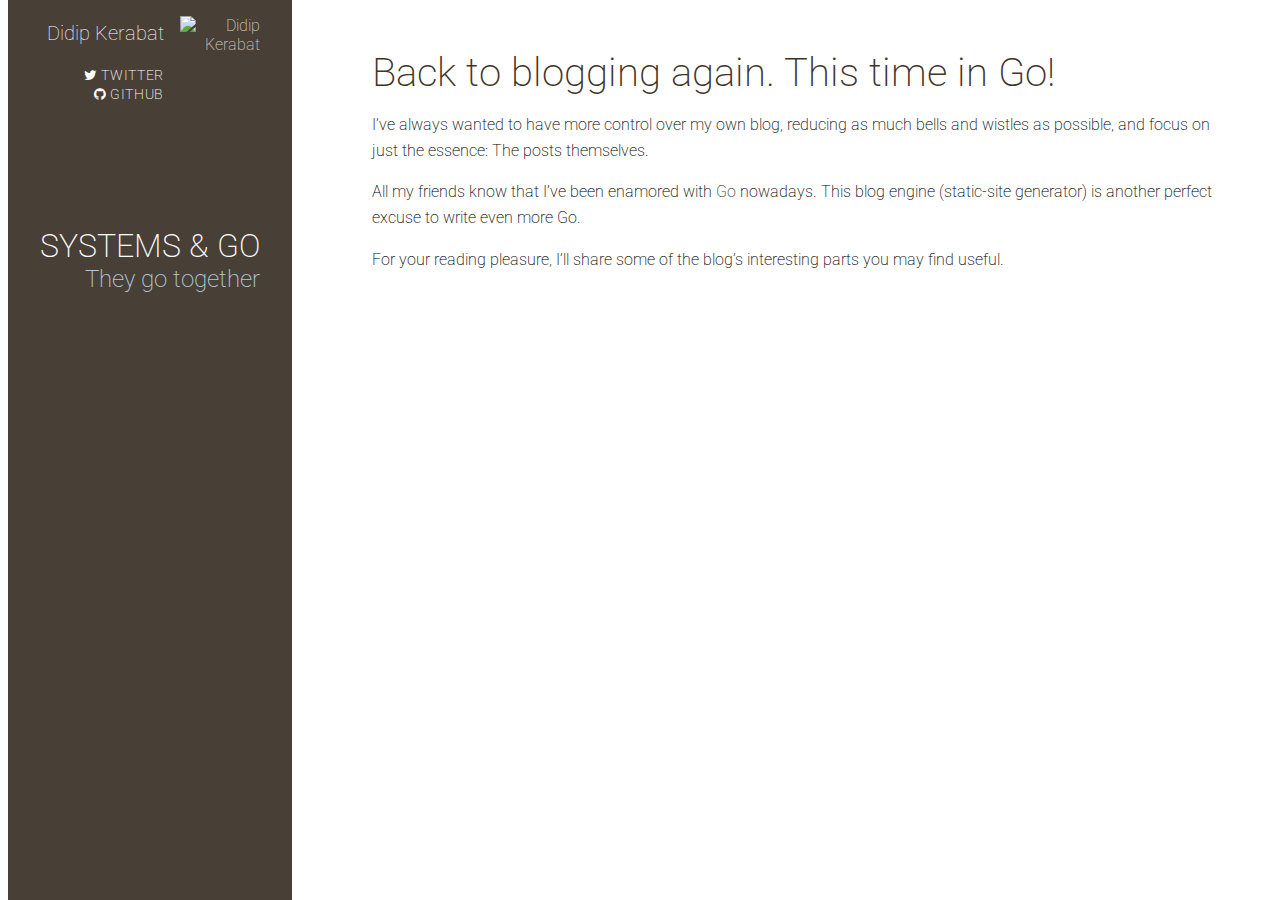
==== index.html @ 5918bba8 "First real post!" ====
<!DOCTYPE html>
<html>
<head>
    <meta charset=utf-8 />
    <meta name="viewport" content="width=device-width, initial-scale=1.0">

    <title>Systems & Go</title>

    <link rel="stylesheet" href="//yui.yahooapis.com/pure/0.5.0/pure-min.css">
    <link rel="stylesheet" href="//yui.yahooapis.com/pure/0.5.0/grids-responsive-min.css">
    <link rel="stylesheet" href="//cdnjs.cloudflare.com/ajax/libs/font-awesome/4.3.0/css/font-awesome.min.css">
    <link rel="stylesheet" href="//fonts.googleapis.com/css?family=Roboto:400,500" type="text/css">
    <link rel="stylesheet" href="/css/prism.css">
    <link rel="stylesheet" href="/css/layouts/blog.css">

    <script src="/js/prism.js"></script>
    <!--[if IE]>
    <script src="//html5shiv.googlecode.com/svn/trunk/html5.js"></script>
    <![endif]-->
</head>

<body>

<div id="layout" class="pure-g">
    <div class="sidebar pure-u-1 pure-u-md-1-4">
        <div class="self">
            <img src="https://pbs.twimg.com/profile_images/519365815116627968/4Ob_nn_o_400x400.jpeg" alt="Didip Kerabat">

            <div class="self-info">
                <h3 class="fullname">Didip Kerabat</h3>

                <nav class="nav">
                    <ul class="nav-list">
                        <li class="nav-item">
                            <a href="//twitter.com/didip"><i class="fa fa-twitter"></i> Twitter</a>
                        </li>
                        <li class="nav-item">
                            <a href="//github.com/didip"><i class="fa fa-github"></i> GitHub</a>
                        </li>
                    </ul>
                </nav>
            </div>
        </div>

        <div class="header">
            <h1 class="brand-title"><a href="/">Systems & Go</a></h1>
            <h2 class="brand-tagline">They go together</h2>
        </div>
    </div>

    <div class="content pure-u-1 pure-u-md-3-4">
        <!-- A wrapper for all the blog posts -->
        <div class="posts">
            <section class="post">
                <p><a href="/posts/1424762251437171629-back-to-blogging.html"><h2>Back to blogging again. This time in Go!</h2></a></p>

<p>I&rsquo;ve always wanted to have more control over my own blog, reducing as much bells and wistles as possible, and focus on just the essence: The posts themselves.</p>

<p>All my friends know that I&rsquo;ve been enamored with <a href="https://golang.org/">Go</a> nowadays. This blog engine (static-site generator) is another perfect excuse to write even more Go.</p>

<p>For your reading pleasure, I&rsquo;ll share some of the blog&rsquo;s interesting parts you may find useful.</p>

            </section>
        </div>
    </div>
</div>
</body>
</html>
---- css/prism.css ----
/* http://prismjs.com/download.html?themes=prism-twilight&languages=clike+javascript+php+bash+c+python+ruby+csharp+go+swift */
/**
 * prism.js Twilight theme
 * Based (more or less) on the Twilight theme originally of Textmate fame.
 * @author Remy Bach
 */
code[class*="language-"],
pre[class*="language-"] {
    color: white;
    direction: ltr;
    font-family: Consolas, Monaco, 'Andale Mono', monospace;
    text-align: left;
    text-shadow: 0 -.1em .2em black;
    white-space: pre;
    word-spacing: normal;
    word-break: normal;
    line-height: 1.5;

    -moz-tab-size: 4;
    -o-tab-size: 4;
    tab-size: 4;

    -webkit-hyphens: none;
    -moz-hyphens: none;
    -ms-hyphens: none;
    hyphens: none;
}

pre[class*="language-"],
:not(pre) > code[class*="language-"] {
    background: hsl(0, 0%, 8%); /* #141414 */
}

/* Code blocks */
pre[class*="language-"] {
    border-radius: .5em;
    border: .3em solid hsl(0, 0%, 33%); /* #282A2B */
    box-shadow: 1px 1px .5em black inset;
    margin: .5em 0;
    overflow: auto;
    padding: 1em;
}

pre[class*="language-"]::selection {
    /* Safari */
    background: hsl(200, 4%, 16%); /* #282A2B */
}

pre[class*="language-"]::selection {
    /* Firefox */
    background: hsl(200, 4%, 16%); /* #282A2B */
}

/* Text Selection colour */
pre[class*="language-"]::-moz-selection, pre[class*="language-"] ::-moz-selection,
code[class*="language-"]::-moz-selection, code[class*="language-"] ::-moz-selection {
    text-shadow: none;
    background: hsla(0, 0%, 93%, 0.15); /* #EDEDED */
}

pre[class*="language-"]::selection, pre[class*="language-"] ::selection,
code[class*="language-"]::selection, code[class*="language-"] ::selection {
    text-shadow: none;
    background: hsla(0, 0%, 93%, 0.15); /* #EDEDED */
}

/* Inline code */
:not(pre) > code[class*="language-"] {
    border-radius: .3em;
    border: .13em solid hsl(0, 0%, 33%); /* #545454 */
    box-shadow: 1px 1px .3em -.1em black inset;
    padding: .15em .2em .05em;
}

.token.comment,
.token.prolog,
.token.doctype,
.token.cdata {
    color: hsl(0, 0%, 47%); /* #777777 */
}

.token.punctuation {
    opacity: .7;
}

.namespace {
    opacity: .7;
}

.token.tag,
.token.boolean,
.token.number,
.token.deleted {
    color: hsl(14, 58%, 55%); /* #CF6A4C */
}

.token.keyword,
.token.property,
.token.selector,
.token.constant,
.token.symbol,
.token.builtin {
    color: hsl(53, 89%, 79%); /* #F9EE98 */
}

.token.attr-name,
.token.attr-value,
.token.string,
.token.char,
.token.operator,
.token.entity,
.token.url,
.language-css .token.string,
.style .token.string,
.token.variable,
.token.inserted {
    color: hsl(76, 21%, 52%); /* #8F9D6A */
}

.token.atrule {
    color: hsl(218, 22%, 55%); /* #7587A6 */
}

.token.regex,
.token.important {
    color: hsl(42, 75%, 65%); /* #E9C062 */
}

.token.important {
    font-weight: bold;
}

.token.entity {
    cursor: help;
}

pre[data-line] {
    padding: 1em 0 1em 3em;
    position: relative;
}

/* Markup */
.language-markup .token.tag,
.language-markup .token.attr-name,
.language-markup .token.punctuation {
    color: hsl(33, 33%, 52%); /* #AC885B */
}

/* Make the tokens sit above the line highlight so the colours don't look faded. */
.token {
    position: relative;
    z-index: 1;
}

.line-highlight {
    background: -moz-linear-gradient(left, hsla(0, 0%, 33%, .1) 70%, hsla(0, 0%, 33%, 0)); /* #545454 */
    background: -o-linear-gradient(left, hsla(0, 0%, 33%, .1) 70%, hsla(0, 0%, 33%, 0)); /* #545454 */
    background: -webkit-linear-gradient(left, hsla(0, 0%, 33%, .1) 70%, hsla(0, 0%, 33%, 0)); /* #545454 */
    background: hsla(0, 0%, 33%, 0.25); /* #545454 */
    background: linear-gradient(left, hsla(0, 0%, 33%, .1) 70%, hsla(0, 0%, 33%, 0)); /* #545454 */
    border-bottom: 1px dashed hsl(0, 0%, 33%); /* #545454 */
    border-top: 1px dashed hsl(0, 0%, 33%); /* #545454 */
    left: 0;
    line-height: inherit;
    margin-top: 0.75em; /* Same as .prism’s padding-top */
    padding: inherit 0;
    pointer-events: none;
    position: absolute;
    right: 0;
    white-space: pre;
    z-index: 0;
}

.line-highlight:before,
.line-highlight[data-end]:after {
    background-color: hsl(215, 15%, 59%); /* #8794A6 */
    border-radius: 999px;
    box-shadow: 0 1px white;
    color: hsl(24, 20%, 95%); /* #F5F2F0 */
    content: attr(data-start);
    font: bold 65%/1.5 sans-serif;
    left: .6em;
    min-width: 1em;
    padding: 0 .5em;
    position: absolute;
    text-align: center;
    text-shadow: none;
    top: .4em;
    vertical-align: .3em;
}

.line-highlight[data-end]:after {
    bottom: .4em;
    content: attr(data-end);
    top: auto;
}
---- css/layouts/blog.css ----
/* Palette: http://paletton.com/#uid=10y0u0k6ifD3wqo53kK7m91fx82 */

* {
    -webkit-box-sizing: border-box;
    -moz-box-sizing: border-box;
    box-sizing: border-box;
}

body {
    font-family: 'Roboto', sans-serif;
    font-weight: 200;
}

a {
    text-decoration: none;
    color: #403428;
}
a:hover,
a:focus {
    text-decoration: underline;
}

h1, h2, h3 {
    color: #403428;
    font-weight: 200;
    margin-bottom: 0;
}
h1 > a {
    color: #fff;
}
h2 {
    font-size: 40px;
}
h3 {
    font-size: 28px;
    font-weight: 100;
}

p, pre {
    line-height: 1.6;
    margin: 1em 0 0;
}

/* LAYOUT CSS */
.pure-img-responsive {
    max-width: 100%;
    height: auto;
}

#layout {
    padding: 0;
}

.header {
    text-align: center;
    top: auto;
    margin: 3em auto;
}

.sidebar {
    background: #483f37;
    color: #d2c6bb;
}

.self {
    margin: 1em auto;
}
.self > img, .self-info {
    float: right;
}
.self > img {
    width: 80px;
    height: 80px;
}
.self h3 {
    font-size: 20px;
}
.self-info {
    margin-right: 1em;
}
.fullname {
    color: #fff;
    margin: 5px 0 1em;
}
.nav-list {
    margin: 0;
    padding: 0;
    list-style: none;
}
.nav-item {
    display: block;
    zoom: 1;
    margin-left: 5px;
}
.nav-item a {
    background: transparent;
    color: #fff;
    margin-top: 1em;
    letter-spacing: 0.05em;
    text-transform: uppercase;
    font-size: 85%;
}
.nav-item a:hover,
.nav-item a:focus {
    text-decoration: none;
}

.brand-title,
.brand-tagline {
    margin: 0;
}
.brand-title {
    text-transform: uppercase;
}
.brand-tagline {
    font-size: 24px;
    font-weight: 200;
    color: rgb(176, 202, 219);
}

.content-subhead {
    text-transform: uppercase;
    color: #aaa;
    border-bottom: 1px solid #eee;
    padding: 0.4em 0;
    font-size: 80%;
    font-weight: 500;
    letter-spacing: 0.1em;
}

.content {
    padding: 0.5em 1em 0;
}

.post {
    padding-bottom: 2em;
}
.post-title {
    font-size: 2em;
    color: #222;
    margin-bottom: 0.2em;
}
.post-description {
    color: #444;
    line-height: 1.8em;
}

.post-images {
    margin: 1em 0;
}
.post-image-meta {
    margin-top: -3.5em;
    margin-left: 1em;
    color: #fff;
    text-shadow: 0 1px 1px #333;
}

.footer {
    text-align: center;
    padding: 1em 0;
}
.footer a {
    color: #ccc;
    font-size: 80%;
}
.footer .pure-menu a:hover,
.footer .pure-menu a:focus {
    background: none;
}

@media (min-width: 48em) {
    .content {
        padding: 0.5em 3em 0;
        margin-left: 25%;
    }

    .header {
        margin: 80% 2em 0;
        text-align: right;
    }
    .self {
        margin: 1em 2em 0;
        text-align: right;
    }

    .sidebar {
        position: fixed;
        top: 0;
        bottom: 0;
    }
}

@media (max-width: 800px) {
    .self {
        display: none;
    }
}

@media (max-width: 1120px) {
    .self > img {
        display: none;
    }
    .self-info {
        margin: 0;
    }
}

@media (max-width: 1250px) {
    .brand-title {
        font-size: 24px;
        font-weight: 200;
    }
    .brand-tagline {
        font-size: 20px;
    }
}
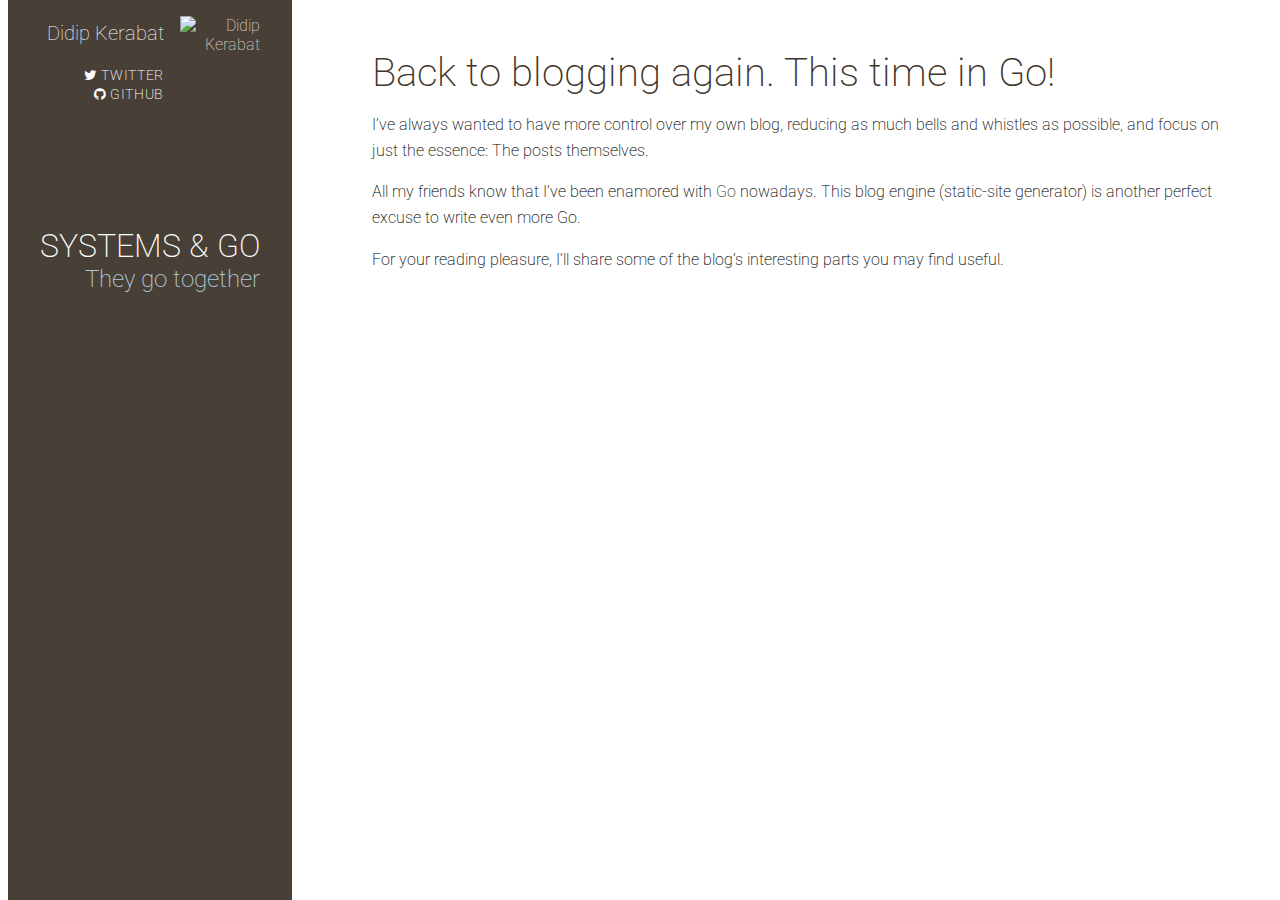
==== commit 3dedc9c0: "typo" ====
--- a/index.html
+++ b/index.html
@@ -55,7 +55,7 @@
             <section class="post">
                 <p><a href="/posts/1424762251437171629-back-to-blogging.html"><h2>Back to blogging again. This time in Go!</h2></a></p>
 
-<p>I&rsquo;ve always wanted to have more control over my own blog, reducing as much bells and wistles as possible, and focus on just the essence: The posts themselves.</p>
+<p>I&rsquo;ve always wanted to have more control over my own blog, reducing as much bells and whistles as possible, and focus on just the essence: The posts themselves.</p>
 
 <p>All my friends know that I&rsquo;ve been enamored with <a href="https://golang.org/">Go</a> nowadays. This blog engine (static-site generator) is another perfect excuse to write even more Go.</p>
 
--- a/css/layouts/blog.css
+++ b/css/layouts/blog.css
@@ -190,9 +190,39 @@
     }
 }
 
-@media (max-width: 800px) {
+@media (max-width: 400px) {
+    h2 {
+        font-size: 26px;
+    }
+    h3 {
+        font-size: 22px;
+    }
     .self {
         display: none;
+    }
+}
+
+@media (max-width: 766px) {
+    .self {
+        display: none;
+    }
+}
+
+@media (min-width: 401px) and (max-width: 800px) {
+    h2 {
+        font-size: 30px;
+    }
+    h3 {
+        font-size: 26px;
+    }
+}
+
+@media (min-width: 766px) and (max-width: 800px) {
+    .self-info .fullname {
+        margin-bottom: 0.5em;
+    }
+    .self-info .nav {
+        font-size: 16px;
     }
 }
 
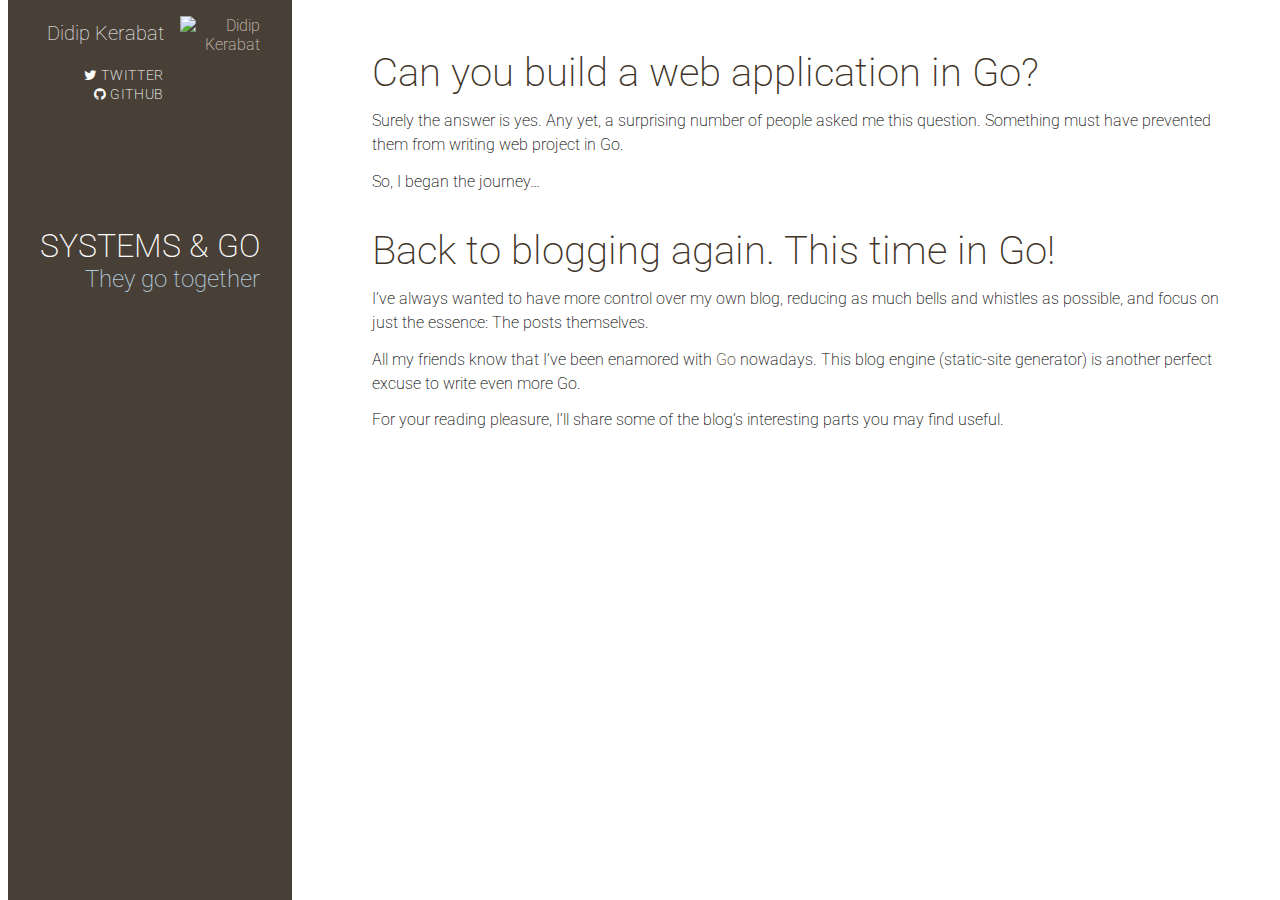
==== commit d89619f4: "Second post: Can you build a web application in Go?" ====
--- a/index.html
+++ b/index.html
@@ -53,7 +53,13 @@
         <!-- A wrapper for all the blog posts -->
         <div class="posts">
             <section class="post">
-                <p><a href="/posts/1424762251437171629-back-to-blogging.html"><h2>Back to blogging again. This time in Go!</h2></a></p>
+                <p><a href="/posts/1430960969799974572-can-you-build-a-web-application-in-go.html"><h2>Can you build a web application in Go?</h2></a></p>
+
+<p>Surely the answer is yes. Any yet, a surprising number of people asked me this question. Something must have prevented them from writing web project in Go.</p>
+
+<p>So, I began the journey&hellip;</p>
+
+<p><a href="/posts/1424762251437171629-back-to-blogging.html"><h2>Back to blogging again. This time in Go!</h2></a></p>
 
 <p>I&rsquo;ve always wanted to have more control over my own blog, reducing as much bells and whistles as possible, and focus on just the essence: The posts themselves.</p>
 
--- a/css/layouts/blog.css
+++ b/css/layouts/blog.css
@@ -20,6 +20,9 @@
     text-decoration: underline;
 }
 
+h1, h2, h3, h4, h5, h6, b {
+    color: #403428;
+}
 h1, h2, h3 {
     color: #403428;
     font-weight: 200;
@@ -37,7 +40,11 @@
 }
 
 p, pre {
-    line-height: 1.6;
+    line-height: 1.5;
+    margin: 0.8em 0 0;
+}
+li p, li pre {
+    line-height: 1.25;
     margin: 1em 0 0;
 }
 
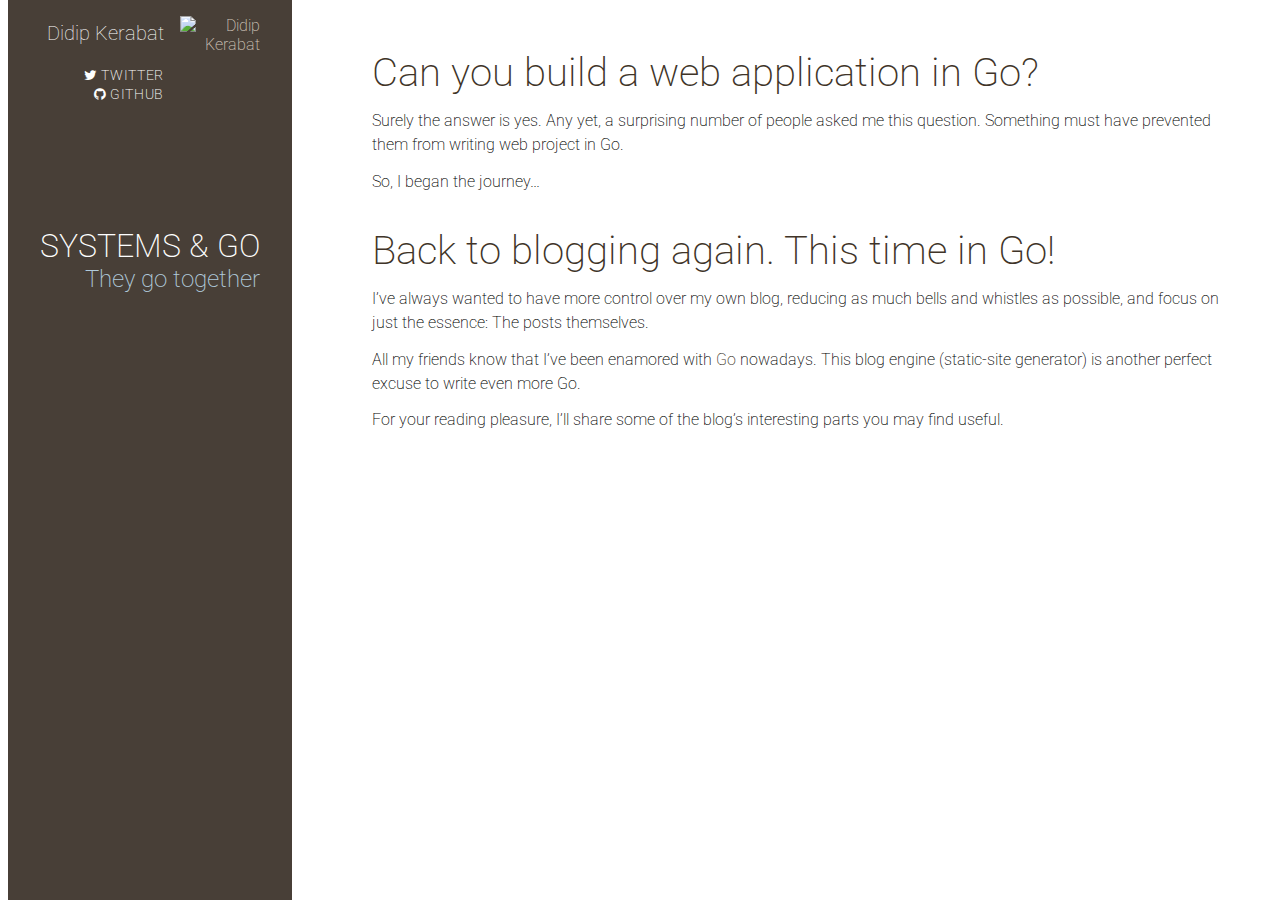
==== commit e28150e8: "Fix up the post title." ====
--- a/index.html
+++ b/index.html
@@ -5,7 +5,7 @@
     <meta charset=utf-8 />
     <meta name="viewport" content="width=device-width, initial-scale=1.0">
 
-    <title>Systems & Go</title>
+    <title>Systems & Go - All Posts</title>
 
     <link rel="stylesheet" href="//yui.yahooapis.com/pure/0.5.0/pure-min.css">
     <link rel="stylesheet" href="//yui.yahooapis.com/pure/0.5.0/grids-responsive-min.css">
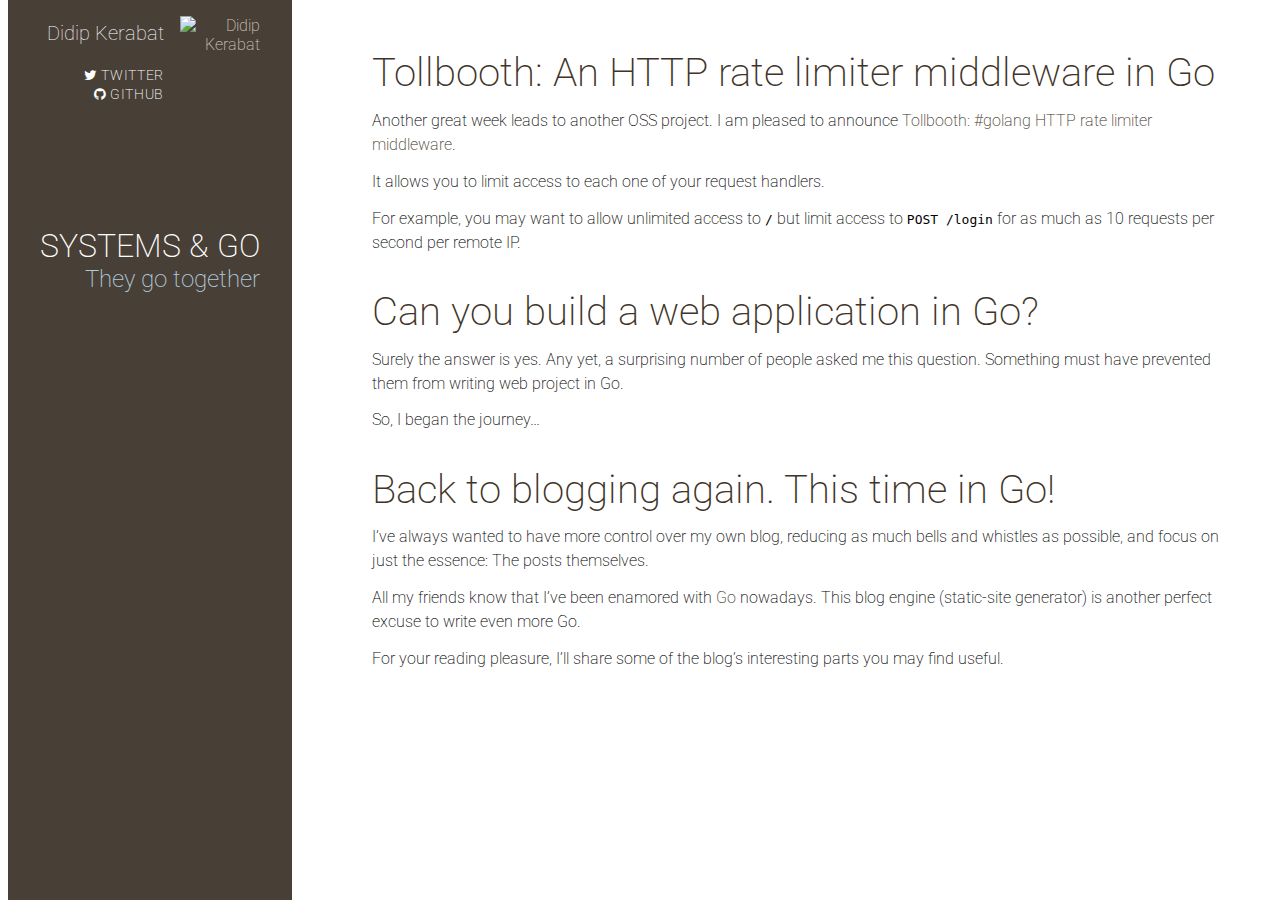
==== commit 225a7166: "New blog post on Tollbooth: HTTP rate limiter middleware." ====
--- a/index.html
+++ b/index.html
@@ -53,7 +53,15 @@
         <!-- A wrapper for all the blog posts -->
         <div class="posts">
             <section class="post">
-                <p><a href="/posts/1430960969799974572-can-you-build-a-web-application-in-go.html"><h2>Can you build a web application in Go?</h2></a></p>
+                <p><a href="/posts/1432264032306462173-tollbooth-http-rate-limiter-middleware-in-go.html"><h2>Tollbooth: An HTTP rate limiter middleware in Go</h2></a></p>
+
+<p>Another great week leads to another OSS project. I am pleased to announce <a href="https://github.com/didip/tollbooth">Tollbooth: #golang HTTP rate limiter middleware</a>.</p>
+
+<p>It allows you to limit access to each one of your request handlers.</p>
+
+<p>For example, you may want to allow unlimited access to <code>/</code> but limit access to <code>POST /login</code> for as much as 10 requests per second per remote IP.</p>
+
+<p><a href="/posts/1430960969799974572-can-you-build-a-web-application-in-go.html"><h2>Can you build a web application in Go?</h2></a></p>
 
 <p>Surely the answer is yes. Any yet, a surprising number of people asked me this question. Something must have prevented them from writing web project in Go.</p>
 
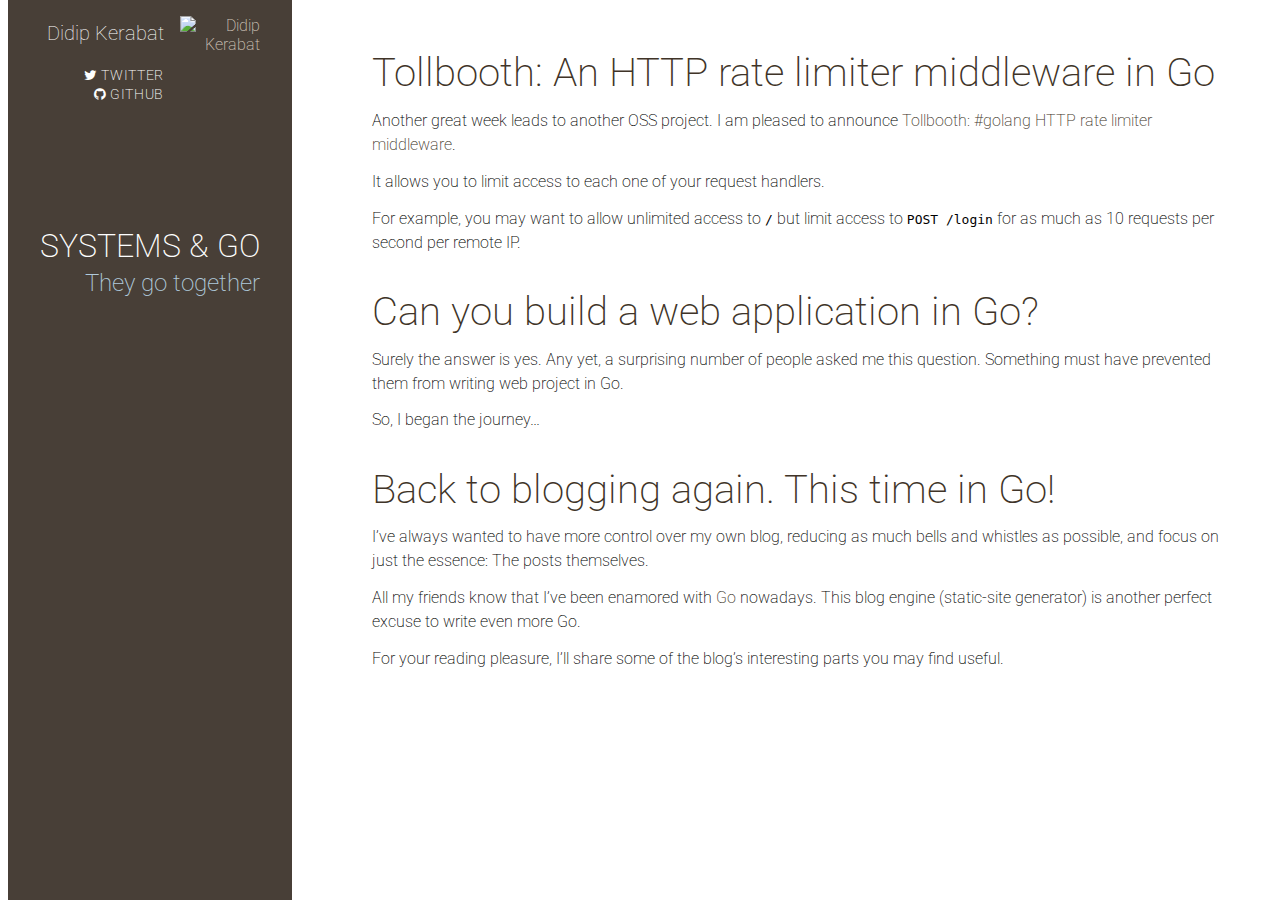
==== commit 5b9871ec: "tighten CSS blog" ====
--- a/index.html
+++ b/index.html
@@ -46,6 +46,7 @@
         <div class="header">
             <h1 class="brand-title"><a href="/">Systems & Go</a></h1>
             <h2 class="brand-tagline">They go together</h2>
+            <h3 class="self-mobile">Didip Kerabat</h3>
         </div>
     </div>
 
--- a/css/layouts/blog.css
+++ b/css/layouts/blog.css
@@ -61,7 +61,7 @@
 .header {
     text-align: center;
     top: auto;
-    margin: 3em auto;
+    margin: 2.5em auto;
 }
 
 .sidebar {
@@ -84,6 +84,12 @@
 }
 .self-info {
     margin-right: 1em;
+}
+.self-mobile {
+    display: none;
+    margin: 10px 0 0;
+    color: #fff;
+    font-size: 16px;
 }
 .fullname {
     color: #fff;
@@ -118,6 +124,7 @@
 }
 .brand-title {
     text-transform: uppercase;
+    margin-bottom: 4px;
 }
 .brand-tagline {
     font-size: 24px;
@@ -197,6 +204,95 @@
     }
 }
 
+@media (max-width: 1250px) {
+    .brand-title {
+        font-size: 24px;
+        font-weight: 200;
+    }
+    .brand-tagline {
+        font-size: 20px;
+    }
+}
+
+@media (max-width: 1120px) {
+    .self > img {
+        display: none;
+    }
+    .self-info {
+        margin: 0;
+    }
+}
+
+@media (max-width: 959px) {
+    .brand-title {
+        font-size: 22px;
+    }
+    .brand-tagline {
+        font-size: 18px;
+    }
+}
+
+@media (max-width: 899px) {
+    .brand-title {
+        font-size: 20px;
+    }
+    .brand-tagline {
+        font-size: 16px;
+    }
+}
+
+@media (max-width: 847px) {
+    .brand-title {
+        font-size: 18px;
+    }
+    .brand-tagline {
+        font-size: 14px;
+    }
+}
+
+@media (max-width: 790px) {
+    .brand-title {
+        font-size: 17px;
+    }
+    .brand-tagline {
+        font-size: 14px;
+    }
+}
+
+@media (min-width: 767px) and (max-width: 800px) {
+    .self-info .fullname {
+        margin-bottom: 0.5em;
+    }
+    .self-info .nav {
+        font-size: 16px;
+    }
+}
+
+@media (max-width: 767px) {
+    .brand-title {
+        font-size: 36px;
+        font-weight: 200;
+    }
+    .brand-tagline {
+        font-size: 22px;
+    }
+    .self {
+        display: none;
+    }
+    .self-mobile {
+        display: block;
+    }
+}
+
+@media (min-width: 401px) and (max-width: 800px) {
+    h2 {
+        font-size: 30px;
+    }
+    h3 {
+        font-size: 26px;
+    }
+}
+
 @media (max-width: 400px) {
     h2 {
         font-size: 26px;
@@ -208,46 +304,3 @@
         display: none;
     }
 }
-
-@media (max-width: 766px) {
-    .self {
-        display: none;
-    }
-}
-
-@media (min-width: 401px) and (max-width: 800px) {
-    h2 {
-        font-size: 30px;
-    }
-    h3 {
-        font-size: 26px;
-    }
-}
-
-@media (min-width: 766px) and (max-width: 800px) {
-    .self-info .fullname {
-        margin-bottom: 0.5em;
-    }
-    .self-info .nav {
-        font-size: 16px;
-    }
-}
-
-@media (max-width: 1120px) {
-    .self > img {
-        display: none;
-    }
-    .self-info {
-        margin: 0;
-    }
-}
-
-@media (max-width: 1250px) {
-    .brand-title {
-        font-size: 24px;
-        font-weight: 200;
-    }
-    .brand-tagline {
-        font-size: 20px;
-    }
-}
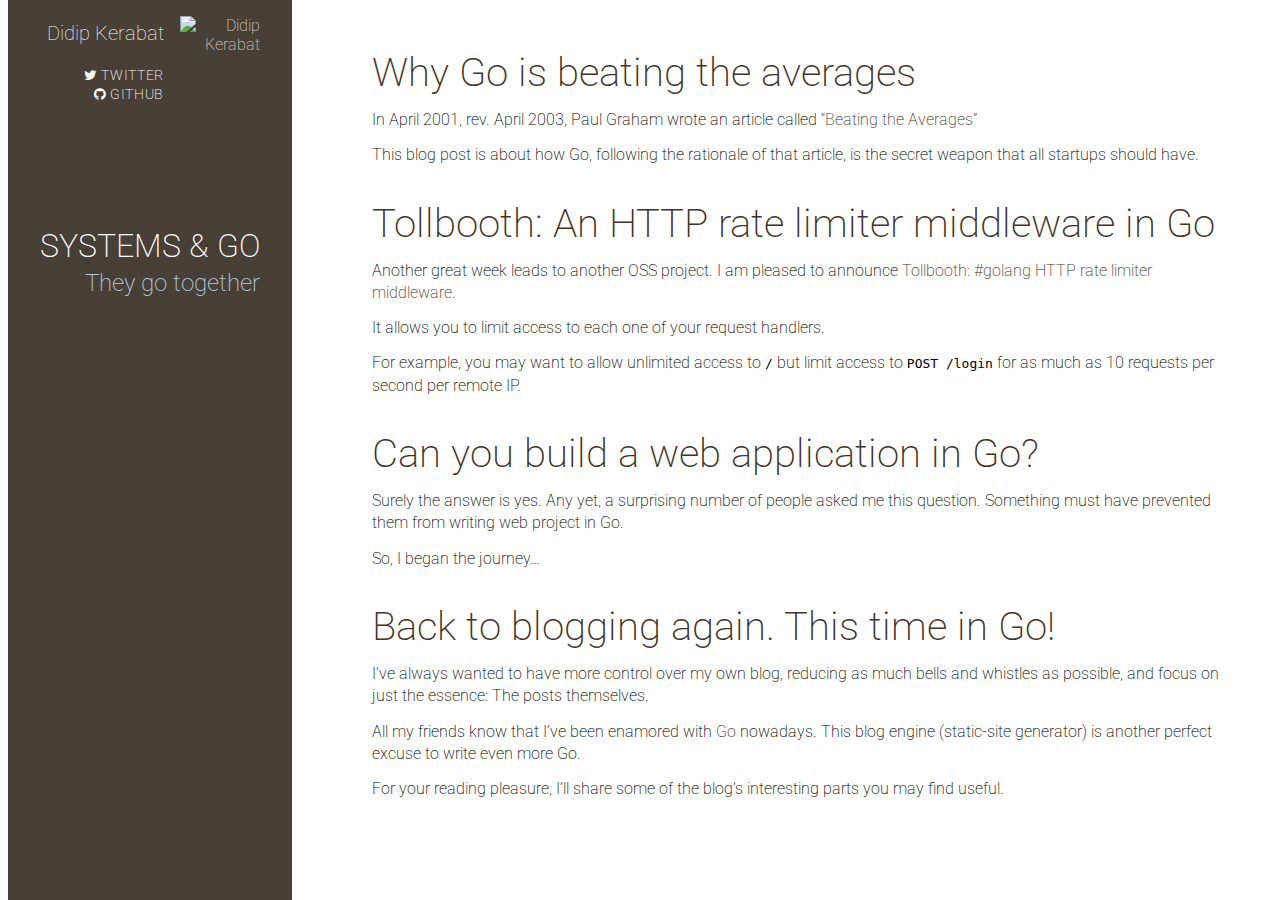
==== commit 9a287a13: "New blog post: Why Go is beating the averages." ====
--- a/index.html
+++ b/index.html
@@ -46,7 +46,6 @@
         <div class="header">
             <h1 class="brand-title"><a href="/">Systems & Go</a></h1>
             <h2 class="brand-tagline">They go together</h2>
-            <h3 class="self-mobile">Didip Kerabat</h3>
         </div>
     </div>
 
@@ -54,7 +53,13 @@
         <!-- A wrapper for all the blog posts -->
         <div class="posts">
             <section class="post">
-                <p><a href="/posts/1432264032306462173-tollbooth-http-rate-limiter-middleware-in-go.html"><h2>Tollbooth: An HTTP rate limiter middleware in Go</h2></a></p>
+                <p><a href="/posts/1434380433653410969-why-go-is-beating-the-averages.html"><h2>Why Go is beating the averages</h2></a></p>
+
+<p>In April 2001, rev. April 2003, Paul Graham wrote an article called <a href="http://www.paulgraham.com/avg.html" target="_blank">&ldquo;Beating the Averages&rdquo;</a></p>
+
+<p>This blog post is about how Go, following the rationale of that article, is the secret weapon that all startups should have.</p>
+
+<p><a href="/posts/1432264032306462173-tollbooth-http-rate-limiter-middleware-in-go.html"><h2>Tollbooth: An HTTP rate limiter middleware in Go</h2></a></p>
 
 <p>Another great week leads to another OSS project. I am pleased to announce <a href="https://github.com/didip/tollbooth">Tollbooth: #golang HTTP rate limiter middleware</a>.</p>
 
--- a/css/layouts/blog.css
+++ b/css/layouts/blog.css
@@ -39,13 +39,25 @@
     font-weight: 100;
 }
 
+dl, menu, ol, ul {
+    margin: 0.6em 0;
+}
+
 p, pre {
-    line-height: 1.5;
+    line-height: 1.4;
     margin: 0.8em 0 0;
 }
-li p, li pre {
-    line-height: 1.25;
-    margin: 1em 0 0;
+
+blockquote {
+  background: #f9f9f9;
+  border-left: 10px solid #ccc;
+  line-height: 1.6;
+  margin: 1em 0 0;
+  padding: 10px;
+  quotes: "\201C""\201D""\2018""\2019";
+}
+blockquote p {
+  display: inline;
 }
 
 /* LAYOUT CSS */
@@ -214,7 +226,7 @@
     }
 }
 
-@media (max-width: 1120px) {
+@media (max-width: 1150px) {
     .self > img {
         display: none;
     }
@@ -269,6 +281,9 @@
 }
 
 @media (max-width: 767px) {
+    menu, ol, ul {
+        padding: 0 0 0 14px;
+    }
     .brand-title {
         font-size: 36px;
         font-weight: 200;
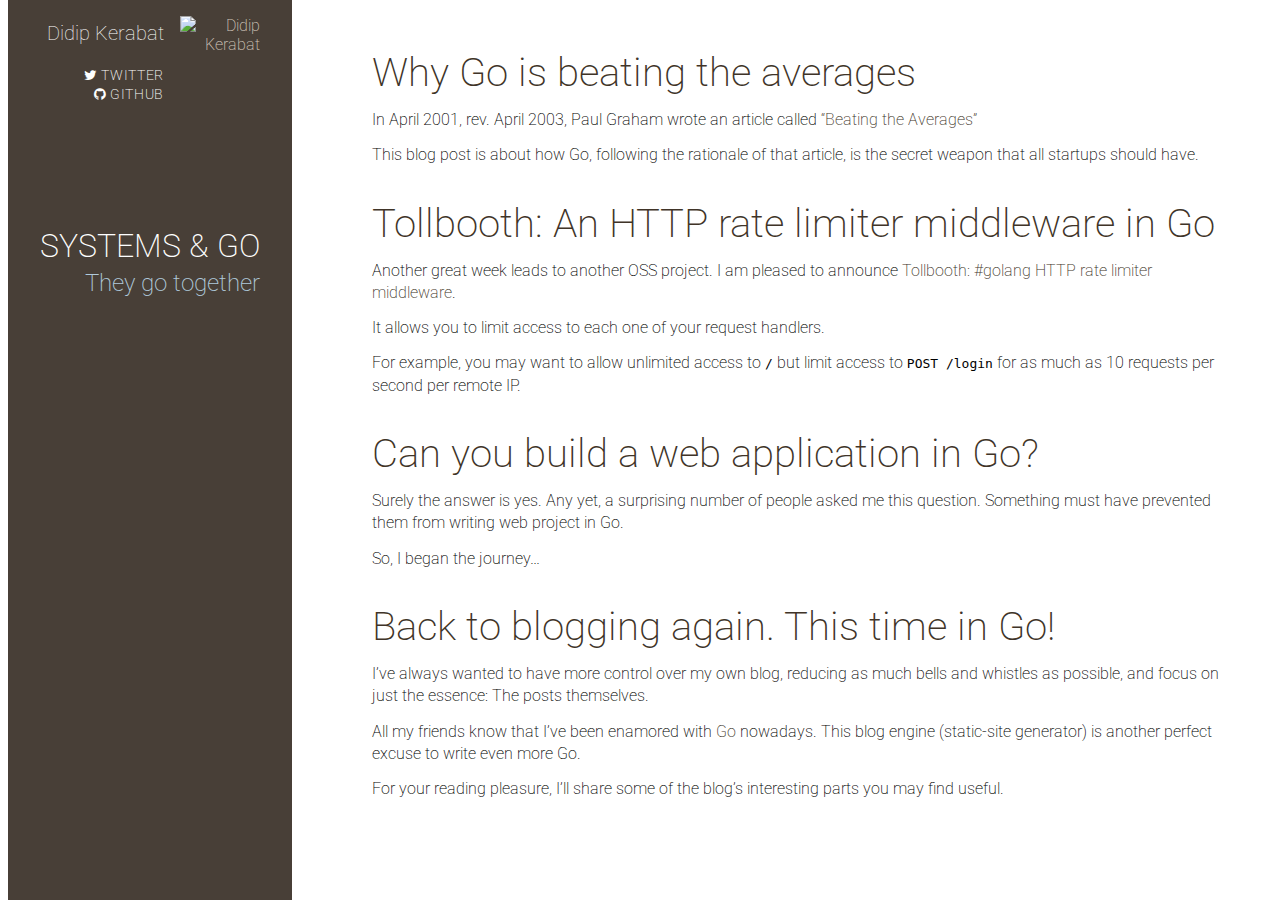
==== commit 46ec7595: "Fix the missing name on mobile view." ====
--- a/index.html
+++ b/index.html
@@ -46,6 +46,7 @@
         <div class="header">
             <h1 class="brand-title"><a href="/">Systems & Go</a></h1>
             <h2 class="brand-tagline">They go together</h2>
+            <h3 class="self-mobile">Didip Kerabat</h3>
         </div>
     </div>
 
--- a/css/layouts/blog.css
+++ b/css/layouts/blog.css
@@ -283,6 +283,7 @@
 @media (max-width: 767px) {
     menu, ol, ul {
         padding: 0 0 0 14px;
+        margin-left: 5px;
     }
     .brand-title {
         font-size: 36px;
